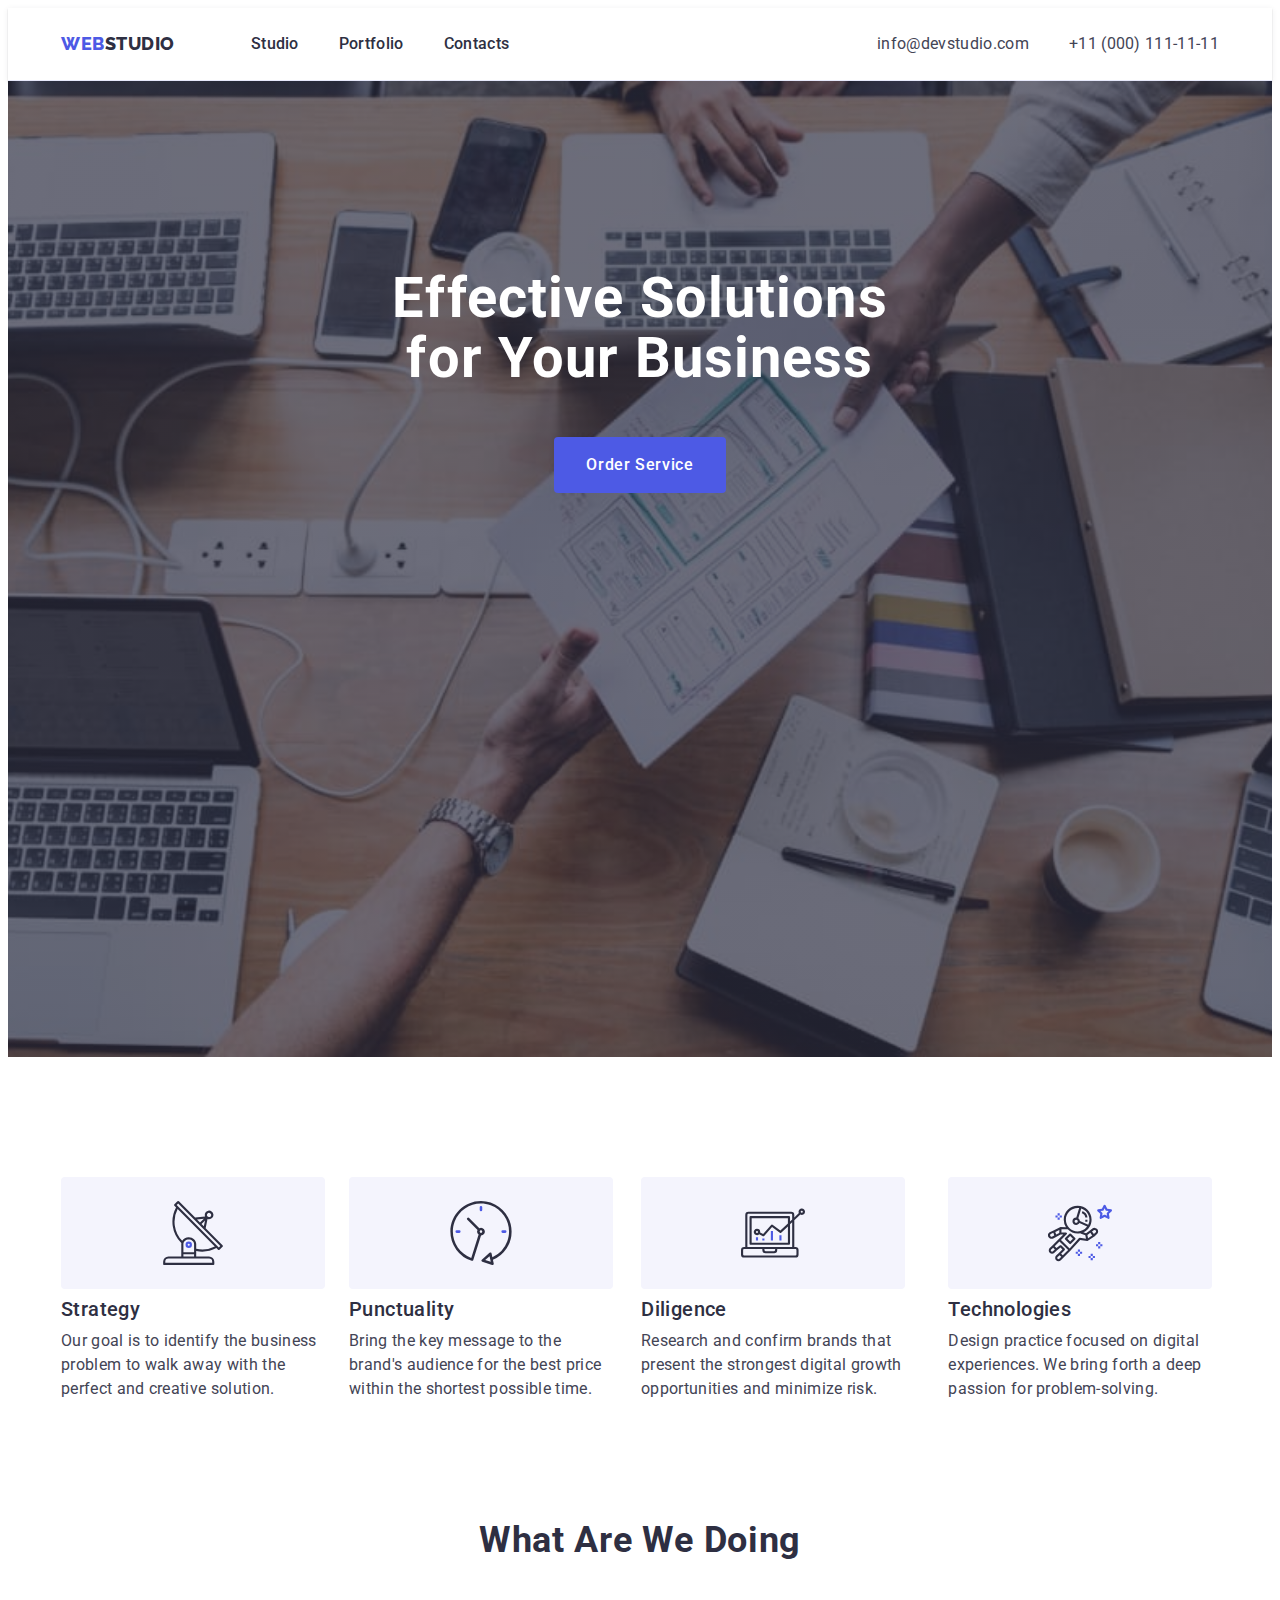
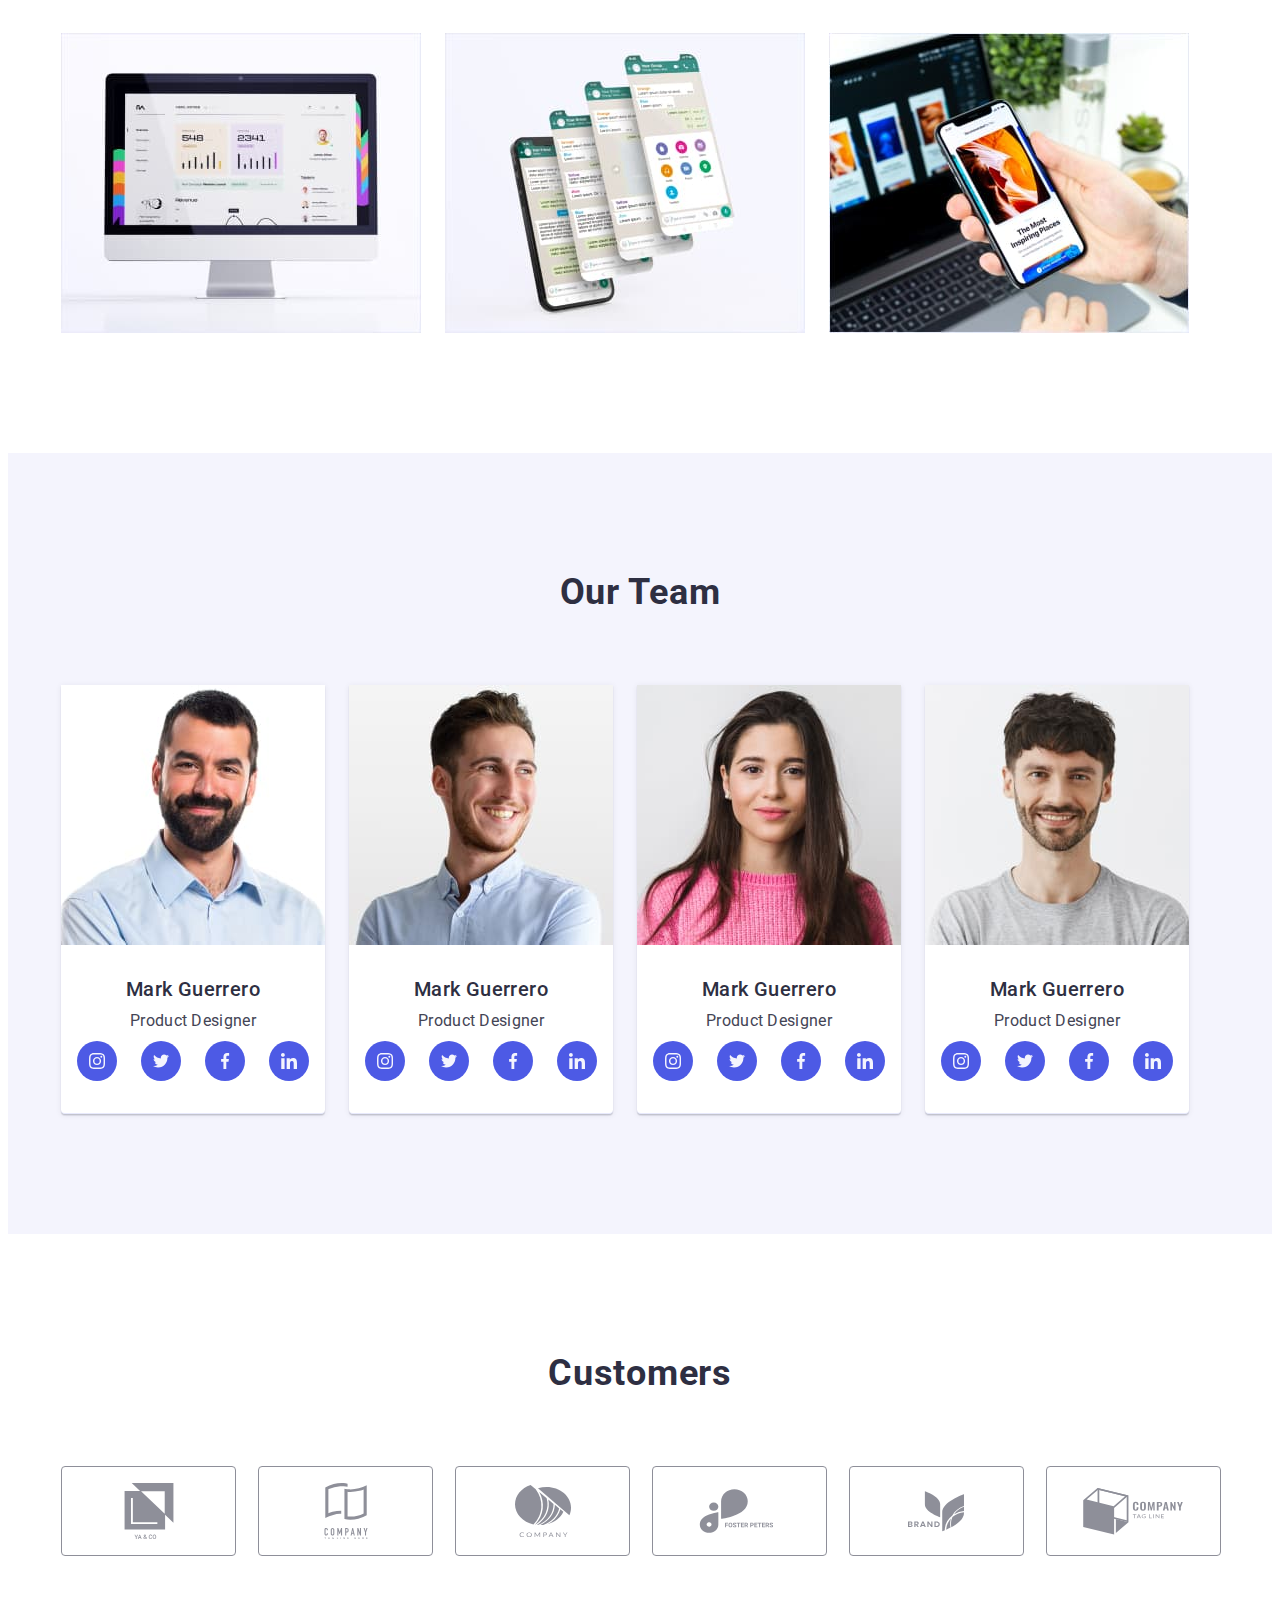
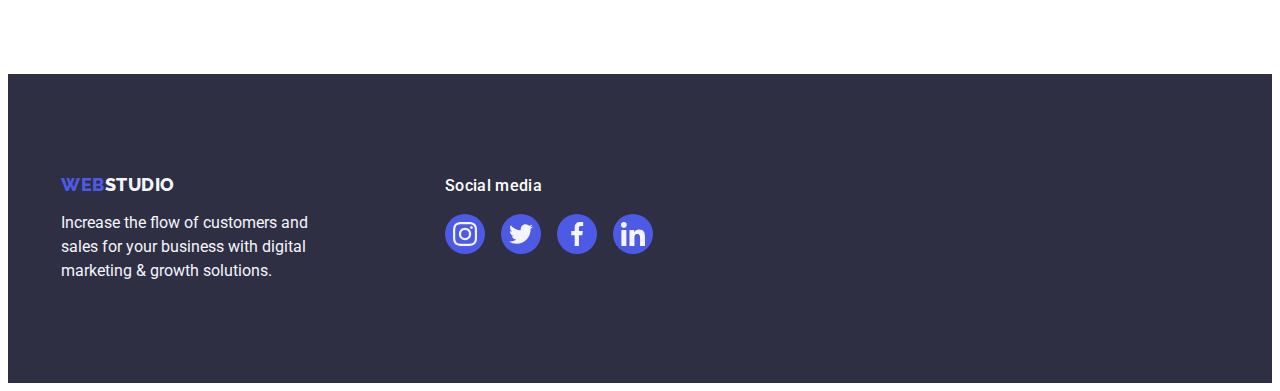
==== index.html @ 643ec66e "update htnm css" ====
<!DOCTYPE html>
<html lang="en">
  <head>
    <meta charset="UTF-8" />
    <meta http-equiv="X-UA-Compatible" content="IE=edge" />
    <meta name="viewport" content="width=device-width, initial-scale=1.0" />
    <title>Студія</title>
    <link
      rel="stylesheet"
      href="https://cdnjs.cloudflare.com/ajax/libs/modern-normalize/1.1.0/modern-normalize.min.css"
      integrity="sha512-wpPYUAdjBVSE4KJnH1VR1HeZfpl1ub8YT/NKx4PuQ5NmX2tKuGu6U/JRp5y+Y8XG2tV+wKQpNHVUX03MfMFn9Q=="
      crossorigin="anonymous"
      referrerpolicy="no-referrer"
    />
    <link rel="stylesheet" href="./css/styles.css" />
    <link rel="preconnect" href="https://fonts.googleapis.com" />
    <link rel="preconnect" href="https://fonts.gstatic.com" crossorigin />
    <link
      href="https://fonts.googleapis.com/css2?family=Raleway:wght@800&family=Roboto:wght@400;500;700;900&display=swap"
      rel="stylesheet"
    />
  </head>
  <body>
    <header class="page-header">
      <div class="container page-header-container">
        <nav class="header-nav">
          <a class="header-logo link" href="./index.html"
            >Web<span class="logo-word">Studio</span></a
          >
          <ul class="nav-menu list">
            <li class="nav-menu-item">
              <a class="text-nav link" href="./index.html">Studio</a>
            </li>
            <li class="nav-menu-item">
              <a class="text-nav link" href="./portfolio.html">Portfolio</a>
            </li>
            <li class="nav-menu-item">
              <a class="text-nav link" href="">Contacts</a>
            </li>
          </ul>
        </nav>
        <address class="header-contact">
          <ul class="contact-menu list">
            <li class="contact-menu-item">
              <a class="text-contact link" href="mailto:info@devstudio.com"
                >info@devstudio.com</a
              >
            </li>
            <li class="contact-menu-item">
              <a class="text-contact link" href="tel:+110001111111"
                >+11 (000) 111-11-11</a
              >
            </li>
          </ul>
        </address>
      </div>
    </header>
    <main class="main-list">
      <section class="hero">
        <div class="container">
          <h1 class="hero-title">Effective Solutions for Your Business</h1>
          <button class="hero-button" type="button">Order Service</button>
        </div>
      </section>
      <section class="features-section">
        <div class="features-container container">
          <h2 class="features" hidden>Features</h2>
          <ul class="features-list list">
            <li class="features-list-item">
              <div class="features-icon-box">
                <svg class="features-icon" width="64" height="64">
                  <use href="./images/icons.svg#icon-antenna"></use>
                </svg>
              </div>
              <h3 class="features-item">Strategy</h3>
              <p class="features-text">
                Our goal is to identify the business problem to walk away with
                the perfect and creative solution.
              </p>
            </li>
            <li class="features-list-item">
              <div class="features-icon-box">
                <svg class="features-icon" width="64" height="64">
                  <use href="./images/icons.svg#icon-clock"></use>
                </svg>
              </div>
              <h3 class="features-item">Punctuality</h3>
              <p class="features-text">
                Bring the key message to the brand's audience for the best price
                within the shortest possible time.
              </p>
            </li>
            <li class="features-list-item">
              <div class="features-icon-box">
                <svg class="features-icon" width="64" height="64">
                  <use href="./images/icons.svg#icon-diagram"></use>
                </svg>
              </div>
              <h3 class="features-item">Diligence</h3>
              <p class="features-text">
                Research and confirm brands that present the strongest digital
                growth opportunities and minimize risk.
              </p>
            </li>
            <li class="features-list-item">
              <div class="features-icon-box">
                <svg class="features-icon" width="64" height="64">
                  <use href="./images/icons.svg#icon-astronaut"></use>
                </svg>
              </div>
              <h3 class="features-item">Technologies</h3>
              <p class="features-text">
                Design practice focused on digital experiences. We bring forth a
                deep passion for problem-solving.
              </p>
            </li>
          </ul>
        </div>
      </section>
      <section class="section-work">
        <div class="container">
          <h2 class="work">What are we doing</h2>
          <ul class="work-list list">
            <li class="work-item">
              <img src="./images/img1.jpg" alt="monitor" width="360" />
            </li>
            <li class="work-item">
              <img src="./images/img2.jpg" alt="smartphone" width="360" />
            </li>
            <li class="work-item">
              <img src="./images/img3.jpg" alt="smartphone" width="360" />
            </li>
          </ul>
        </div>
      </section>
      <section class="team-content">
        <div class="container">
          <h2 class="team-work">Our Team</h2>
          <ul class="team-list list">
            <li class="team-item">
              <img src="./images/team1.jpg" alt="smiling man" width="264" />
              <div class="team-box">
                <h3 class="team-header-item">Mark Guerrero</h3>
                <p class="team-text">Product Designer</p>
                <ul class="team-social-list list">
                  <li class="team-social-item">
                    <a class="team-social-link link" href="">
                      <svg class="team-social-icon" width="16" height="16">
                        <use href="./images/icons.svg#icon-instagram"></use>
                      </svg>
                    </a>
                  </li>
                  <li class="team-social-item">
                    <a class="team-social-link link" href="">
                      <svg class="team-social-icon" width="16" height="16">
                        <use href="./images/icons.svg#icon-twitter"></use>
                      </svg>
                    </a>
                  </li>
                  <li class="team-social-item">
                    <a class="team-social-link link" href="">
                      <svg class="team-social-icon" width="16" height="16">
                        <use href="./images/icons.svg#icon-facebook"></use>
                      </svg>
                    </a>
                  </li>
                  <li class="team-social-item">
                    <a class="team-social-link link" href="">
                      <svg class="team-social-icon" width="16" height="16">
                        <use href="./images/icons.svg#icon-linkedin"></use>
                      </svg>
                    </a>
                  </li>
                </ul>
              </div>
            </li>
            <li class="team-item">
              <img src="./images/team2.jpg" alt="smiling man" width="264" />
              <div class="team-box">
                <h3 class="team-header-item">Mark Guerrero</h3>
                <p class="team-text">Product Designer</p>
                <ul class="team-social-list list">
                  <li class="team-social-item">
                    <a class="team-social-link link" href="">
                      <svg class="team-social-icon" width="16" height="16">
                        <use href="./images/icons.svg#icon-instagram"></use>
                      </svg>
                    </a>
                  </li>
                  <li class="team-social-item">
                    <a class="team-social-link link" href="">
                      <svg class="team-social-icon" width="16" height="16">
                        <use href="./images/icons.svg#icon-twitter"></use>
                      </svg>
                    </a>
                  </li>
                  <li class="team-social-item">
                    <a class="team-social-link link" href="">
                      <svg class="team-social-icon" width="16" height="16">
                        <use href="./images/icons.svg#icon-facebook"></use>
                      </svg>
                    </a>
                  </li>
                  <li class="team-social-item">
                    <a class="team-social-link link" href="">
                      <svg class="team-social-icon" width="16" height="16">
                        <use href="./images/icons.svg#icon-linkedin"></use>
                      </svg>
                    </a>
                  </li>
                </ul>
              </div>
            </li>
            <li class="team-item">
              <img src="./images/team3.jpg" alt="smiling woman" width="264" />
              <div class="team-box">
                <h3 class="team-header-item">Mark Guerrero</h3>
                <p class="team-text">Product Designer</p>
                <ul class="team-social-list list">
                  <li class="team-social-item">
                    <a class="team-social-link link" href="">
                      <svg class="team-social-icon" width="16" height="16">
                        <use href="./images/icons.svg#icon-instagram"></use>
                      </svg>
                    </a>
                  </li>
                  <li class="team-social-item">
                    <a class="team-social-link link" href="">
                      <svg class="team-social-icon" width="16" height="16">
                        <use href="./images/icons.svg#icon-twitter"></use>
                      </svg>
                    </a>
                  </li>
                  <li class="team-social-item">
                    <a class="team-social-link link" href="">
                      <svg class="team-social-icon" width="16" height="16">
                        <use href="./images/icons.svg#icon-facebook"></use>
                      </svg>
                    </a>
                  </li>
                  <li class="team-social-item">
                    <a class="team-social-link link" href="">
                      <svg class="team-social-icon" width="16" height="16">
                        <use href="./images/icons.svg#icon-linkedin"></use>
                      </svg>
                    </a>
                  </li>
                </ul>
              </div>
            </li>
            <li class="team-item">
              <img src="./images/team4.jpg" alt="smiling man" width="264" />
              <div class="team-box">
                <h3 class="team-header-item">Mark Guerrero</h3>
                <p class="team-text">Product Designer</p>
                <ul class="team-social-list list">
                  <li class="team-social-item">
                    <a class="team-social-link link" href="">
                      <svg class="team-social-icon" width="16" height="16">
                        <use href="./images/icons.svg#icon-instagram"></use>
                      </svg>
                    </a>
                  </li>
                  <li class="team-social-item">
                    <a class="team-social-link link" href="">
                      <svg class="team-social-icon" width="16" height="16">
                        <use href="./images/icons.svg#icon-twitter"></use>
                      </svg>
                    </a>
                  </li>
                  <li class="team-social-item">
                    <a class="team-social-link link" href="">
                      <svg class="team-social-icon" width="16" height="16">
                        <use href="./images/icons.svg#icon-facebook"></use>
                      </svg>
                    </a>
                  </li>
                  <li class="team-social-item">
                    <a class="team-social-link link" href="">
                      <svg class="team-social-icon" width="16" height="16">
                        <use href="./images/icons.svg#icon-linkedin"></use>
                      </svg>
                    </a>
                  </li>
                </ul>
              </div>
            </li>
          </ul>
        </div>
      </section>
      <section class="section-customers">
        <div class="container">
          <h2 class="customers">Customers</h2>
        <ul class="customers-list list">
          <li class="customers-item">
            <a class="customers-link link" href="">
              <svg class="customers-icon" width="104" height="56">
                <use href="./images/icons.svg#icon-company1"></use>
              </svg>
            </a>
          </li>
          <li class="customers-item">
            <a class="customers-link link" href="">
              <svg class="customers-icon" width="104" height="56">
                <use href="./images/icons.svg#icon-company2"></use>
              </svg>
            </a>
          </li>
          <li class="customers-item">
            <a class="customers-link link" href="">
              <svg class="customers-icon" width="104" height="56">
                <use href="./images/icons.svg#icon-company3"></use>
              </svg>
            </a>
          </li>
          <li class="customers-item">
            <a class="customers-link link" href="">
              <svg class="customers-icon" width="104" height="56">
                <use href="./images/icons.svg#icon-company4"></use>
              </svg>
            </a>
          </li>
          <li class="customers-item">
            <a class="customers-link link" href="">
              <svg class="customers-icon" width="104" height="56">
                <use href="./images/icons.svg#icon-company5"></use>
              </svg>
            </a>
          </li>
          <li class="customers-item">
            <a class="customers-link link" href="">
              <svg class="customers-icon" width="104" height="56">
                <use href="./images/icons.svg#icon-company6"></use>
              </svg>
            </a>
          </li>
        </ul>
        </div>
        
      </section>
    </main>
    <footer class="footer-content">
      <div class="footer-container container">
        <div class="footer-container-logo">
          <a class="footer-logo link" href="./index.html"
            >Web<span class="footer-logo-word">Studio</span></a
          >
          <p class="footer-text">
            Increase the flow of customers and sales for your business with
            digital marketing & growth solutions.
          </p>
        </div>
        <div class="footer-container-social">
          <p class="footer-social">Social media</p>
          <ul class="footer-social-list list">
            <li class="footer-social-item">
              <a class="footer-social-link link" href="">
                <svg class="footer-social-icon" width="24" height="24">
                  <use href="./images/icons.svg#icon-instagram"></use>
                </svg>
              </a>
            </li>
            <li class="footer-social-item">
              <a class="footer-social-link link" href="">
                <svg class="footer-social-icon" width="24" height="24">
                  <use href="./images/icons.svg#icon-twitter"></use>
                </svg>
              </a>
            </li>
            <li class="footer-social-item">
              <a class="footer-social-link link" href="">
                <svg class="footer-social-icon" width="24" height="24">
                  <use href="./images/icons.svg#icon-facebook"></use>
                </svg>
              </a>
            </li>
            <li class="footer-social-item">
              <a class="footer-social-link link" href="">
                <svg class="footer-social-icon" width="24" height="24">
                  <use href="./images/icons.svg#icon-linkedin"></use>
                </svg>
              </a>
            </li>
          </ul>
        </div>
      </div>
    </footer>
  </body>
</html>
---- css/styles.css ----
:root {
  --color-brand: #4d5ae5;
  --color-activ: #404bbf;
  --color-border: #e7e9fc;

  --main-color: #434455;
  --secondary-color: #2e2f42;
  --main-background-color: #ffffff;
  --secondary-background-color: #f4f4fd;
}

h1,
h2,
h3,
h4,
h5,
h6,
p {
  margin-top: 0;
  margin-bottom: 0;
}

ul {
  margin-top: 0;
  margin-bottom: 0;
  padding-left: 0;
}
img {
  display: block;
}

body {
  background-color: var(--main-background-color);
  color: var(--main-color);
  font-family: 'Roboto', sans-serif;
}

.link {
  text-decoration: none;
}

.list {
  list-style: none;
  text-decoration: none;
}

.container {
  width: 1158px;
  margin-left: auto;
  margin-right: auto;
  padding-left: 15px;
  padding-right: 15px;
}

/*------ header -----------*/

.page-header-container {
  display: flex;
  justify-content: space-between;
  align-items: center;
}

.header-nav {
  display: flex;
  align-items: center;
}

.nav-menu {
  display: flex;
}

.nav-menu-item {
  padding-top: 24px;
  padding-bottom: 24px;
}

.nav-menu-item:not(:last-child) {
  margin-right: 40px;
}

.header-logo {
  color: var(--color-brand);
  text-transform: uppercase;
  font-family: 'Raleway', sans-serif;
  font-weight: 800;
  font-size: 18px;
  line-height: 1.17;
  letter-spacing: 0.03em;
  margin-right: 76px;
}

.logo-word {
  color: var(--secondary-color);
}

.text-nav {
  color: var(--secondary-color);
  font-weight: 500;
  font-size: 16px;
  line-height: 1.5;
  letter-spacing: 0.02em;
  padding: 24px 0;
}

.text-nav:hover,
.text-nav:focus {
  color: var(--color-activ);
}

.header-contact {
  font-style: normal;
}
.contact-menu {
  display: flex;
}
.contact-menu-item:not(:last-child) {
  margin-right: 40px;
}

.text-contact {
  color: var(--main-color);
  text-decoration: none;
  font-style: normal;
  font-size: 16px;
  line-height: 1.5;
  letter-spacing: 0.02em;
}

.text-contact:hover,
.text-contact:focus {
  color: var(--color-activ);
}

.page-header {
  border-bottom: 1px solid var(--color-border);
  box-shadow: 0px 2px 1px rgba(46, 47, 66, 0.08),
    0px 1px 1px rgba(46, 47, 66, 0.16), 0px 1px 6px rgba(46, 47, 66, 0.08);
}

/*------ main studio ----------*/

/*------Section 1 hero -----------*/

.hero {
  max-width: 1440px;
  height: 600px;
  background-color: var(--secondary-color);
  margin-left: auto;
  margin-right: auto;
  background-size: cover;
  background-position: center;
  background-repeat: no-repeat;
  background-image: linear-gradient(
      rgba(46, 47, 66, 0.7),
      rgba(46, 47, 66, 0.7)
    ),
    url('../images/people-office.jpg');
  text-align: center;
  padding-top: 188px;
  padding-bottom: 188px;
}

.hero-title {
  color: var(--main-background-color);
  font-weight: 700;
  font-size: 56px;
  line-height: 1.07;
  letter-spacing: 0.02em;
  max-width: 496px;
  margin-left: auto;
  margin-right: auto;
}

.hero-button {
  display: block;
  color: var(--main-background-color);
  background-color: var(--color-brand);
  font-family: 'Roboto', sans-serif;
  font-weight: 500;
  font-size: 16px;
  line-height: 1.5;
  letter-spacing: 0.04em;
  border: none;
  border-radius: 4px;
  cursor: pointer;
  min-width: 169px;
  margin-top: 48px;
  margin-left: auto;
  margin-right: auto;
  padding: 16px 32px;
}

.hero-button:hover,
.hero-button:focus {
  background-color: var(--color-activ);
  box-shadow: 0px 4px 4px rgba(0, 0, 0, 0.15);
}

/*------Section 2 features -----------*/

.features-section {
  padding-top: 120px;
  padding-bottom: 120px;
}

.features-list {
  display: flex;
  gap: 24px;
}

.features-list-item {
  width: calc((100%-72px) / 4);
}

.features-item {
  color: var(--secondary-color);
  font-weight: 500;
  font-size: 20px;
  line-height: 1.2;
  letter-spacing: 0.02em;
  margin-bottom: 8px;
}

.features-text {
  color: var(--main-color);
  font-size: 16px;
  line-height: 1.5;
  letter-spacing: 0.02em;
}

.features-icon-box {
  display: flex;
  justify-content: center;
  align-items: center;
  width: 264px;
  height: 112px;
  background-color: var(--secondary-background-color);
  margin-bottom: 8px;
  border-radius: 4px;
}

/*------Section 3 What are we doing -----------*/

.section-work {
  padding-bottom: 120px;
}

.work-list {
  display: flex;
  gap: 24px;
}

.work-item {
  width: calc((100%-48px) / 3);
}

.work {
  color: var(--secondary-color);
  text-align: center;
  font-weight: 700;
  font-size: 36px;
  line-height: 1.11;
  letter-spacing: 0.02em;
  text-transform: capitalize;
  margin-bottom: 72px;
}

/*------Section 4 team -----------*/

.team-content {
  background-color: var(--secondary-background-color);
  padding-top: 120px;
  padding-bottom: 120px;
}

.team-work {
  color: var(--secondary-color);
  text-align: center;
  font-weight: 700;
  font-size: 36px;
  line-height: 1.11;
  letter-spacing: 0.02em;
  text-transform: capitalize;
  margin-bottom: 72px;
}

.team-list {
  display: flex;
}

.team-item {
  background-color: var(--main-background-color);
  border-bottom: 1px solid var(--color-border);
  border-radius: 0px 0px 4px 4px;
  box-shadow: 0px 1px 6px rgba(46, 47, 66, 0.08),
    0px 1px 1px rgba(46, 47, 66, 0.16), 0px 2px 1px rgba(46, 47, 66, 0.08);
}

.team-item:not(:last-child) {
  margin-right: 24px;
}

.team-box {
  padding: 32px 0;
}

.team-header-item {
  color: var(--secondary-color);
  font-weight: 500;
  font-size: 20px;
  line-height: 1.2;
  letter-spacing: 0.02em;
  margin-bottom: 8px;
  text-align: center;
}

.team-text {
  color: var(--main-color);
  font-size: 16px;
  line-height: 1.5;
  letter-spacing: 0.02em;
  text-align: center;
  margin-bottom: 8px;
}

.team-social-icon {
  fill: var(--secondary-background-color);
}

.team-social-link {
  width: 100%;
  height: 100%;
  background-color: var(--color-brand);
  border-radius: 50%;
  display: flex;
  justify-content: center;
  align-items: center;
}

.team-social-link:hover,
.team-social-link:focus {
  background-color: var(--color-activ);
}

.team-social-item {
  width: 40px;
  height: 40px;
}

.team-social-list {
  display: flex;
  justify-content: center;
  gap: 24px;
}

/*------ customers -----------*/

.section-customers {
  padding-top: 120px;
  padding-bottom: 120px;
}

.customers {
  color: var(--secondary-color);
  text-align: center;
  font-weight: 700;
  font-size: 36px;
  line-height: 1.11;
  letter-spacing: 0.02em;
  margin-bottom: 72px;
}

.customers-list {
  display: flex;
  justify-content: center;
  gap: 24px;
}

.customers-item {
  width: calc((100% - 120px) / 6);
  height: 88px;
}

.customers-link {
  display: flex;
  justify-content: center;
  align-items: center;
  color: #8e8f99;
  width: 100%;
  height: 100%;
  border: 1px solid #8e8f99;
  border-radius: 4px;
}

.customers-link:hover,
.customers-link:focus {
  border-color: var(--color-activ);
  color: var(--color-activ);
}

.customers-icon {
  fill: currentColor;
}

/*------portfolio -----------*/

.section-portfolio {
  padding-top: 96px;
  padding-bottom: 120px;
}

.portfolio-filter {
  display: flex;
  justify-content: center;
  gap: 24px;
  margin-bottom: 72px;
}

.filter-button {
  font-family: 'Roboto', sans-serif;
  font-weight: 500;
  font-size: 16px;
  line-height: 1.5;
  letter-spacing: 0.04em;
  color: var(--color-brand);
  background-color: var(--secondary-background-color);
  border: 1px solid var(--color-border);
  border-radius: 4px;
  padding: 12px 24px;
}

.filter-button:hover,
.filter-button:focus {
  color: var(--main-background-color);
  background-color: var(--color-activ);
  box-shadow: 0px 3px 1px rgba(0, 0, 0, 0.1), 0px 2px 1px rgba(0, 0, 0, 0.08),
    0px 2px 2px rgba(0, 0, 0, 0.12);
  border: 1px solid transparent;
  cursor: pointer;
}

.card-list {
  display: flex;
  flex-wrap: wrap;
  column-gap: 24px;
  row-gap: 48px;
}

.portfolio-card {
  display: block;
  font-weight: 500;
  font-size: 20px;
  line-height: 1.2;
}

.portfolio-card:hover,
.portfolio-card:focus {
  box-shadow: 0px 1px 6px rgba(46, 47, 66, 0.08),
    0px 1px 1px rgba(46, 47, 66, 0.16), 0px 2px 1px rgba(46, 47, 66, 0.08);
}

/* .portfolio-box {
  /* width: calc((100%-48px) / 3); */

.portfolio-card-item {
  padding: 32px 16px;
  border: 1px solid var(--color-border);
  border-top: none;
}

.portfolio-header {
  color: var(--secondary-color);
  font-weight: 500;
  font-size: 20px;
  line-height: 1.2;
  letter-spacing: 0.02em;
  margin-bottom: 8px;
}

.portfolio-card-text {
  color: var(--main-color);
  font-size: 16px;
  line-height: 1.5;
  letter-spacing: 0.02em;
}

/* ------------------------------------------------------------------------------------ */

/*------ footer -----------*/

.footer-content {
  background-color: var(--secondary-color);
  padding-top: 100px;
  padding-bottom: 100px;
}

.footer-container {
  display: flex;
  align-items: baseline;
}

.footer-logo {
  color: var(--color-brand);
  text-transform: uppercase;
  font-family: 'Raleway', sans-serif;
  font-weight: 800;
  font-size: 18px;
  line-height: 1.17;
  letter-spacing: 0.03em;
}

.footer-logo {
  display: inline-block;
  margin-bottom: 16px;
}

.footer-logo-word {
  color: var(--secondary-background-color);
}

.footer-text {
  color: var(--secondary-background-color);
  font-weight: 400;
  font-size: 16px;
  line-height: 1.5;
  width: 264px;
}

.footer-social-item {
  width: 40px;
  height: 40px;
}
.footer-social-link {
  display: flex;
  width: 100%;
  height: 100%;
  background-color: var(--color-brand);
  border-radius: 50%;
  justify-content: center;
  align-items: center;
}

.footer-social-link:hover,
.footer-social-link:focus {
  background: #31d0aa;
}

.footer-social-icon {
  fill: var(--secondary-background-color);
}

.footer-social-list {
  display: flex;
  justify-content: center;
  gap: 16px;
}

.footer-social {
  font-weight: 500;
  font-size: 16px;
  line-height: 1.5;
  letter-spacing: 0.02em;
  color: var(--main-background-color);
  margin-bottom: 16px;
}

.footer-container-logo {
  margin-right: 120px;
}
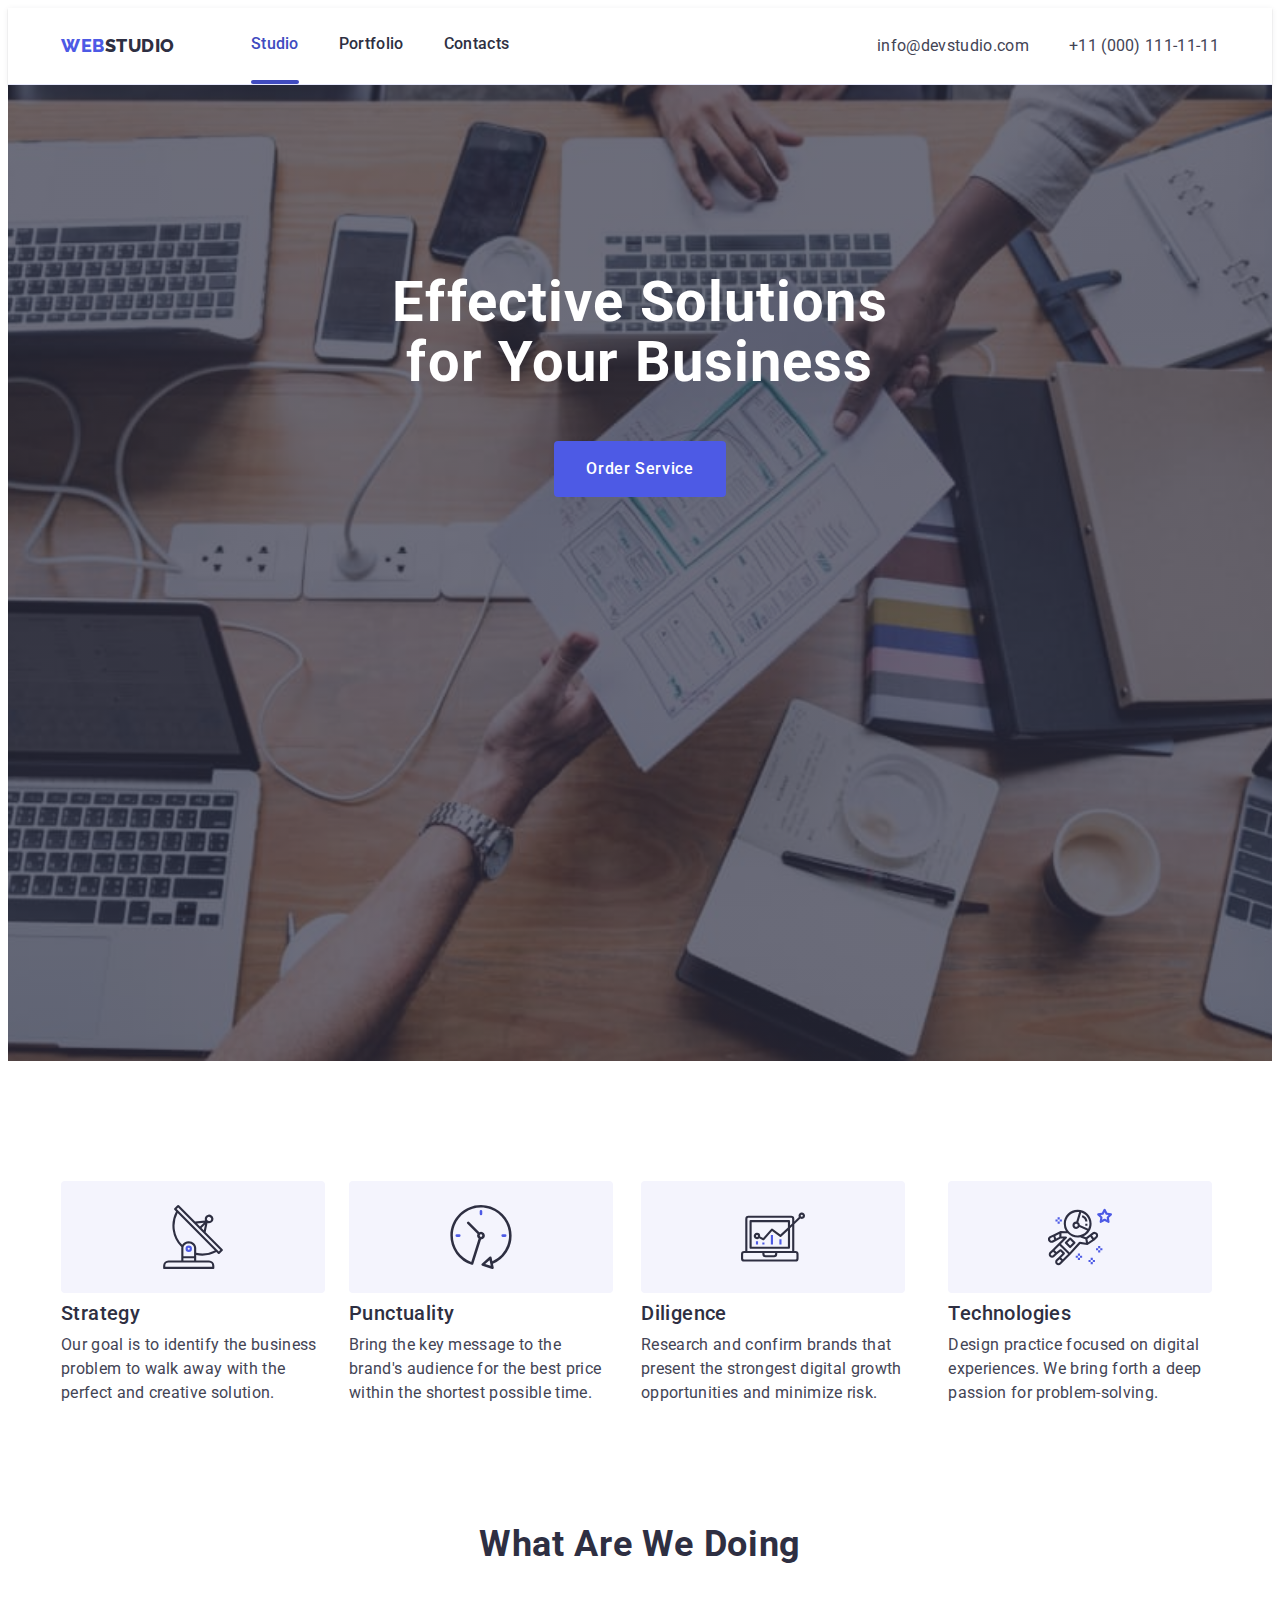
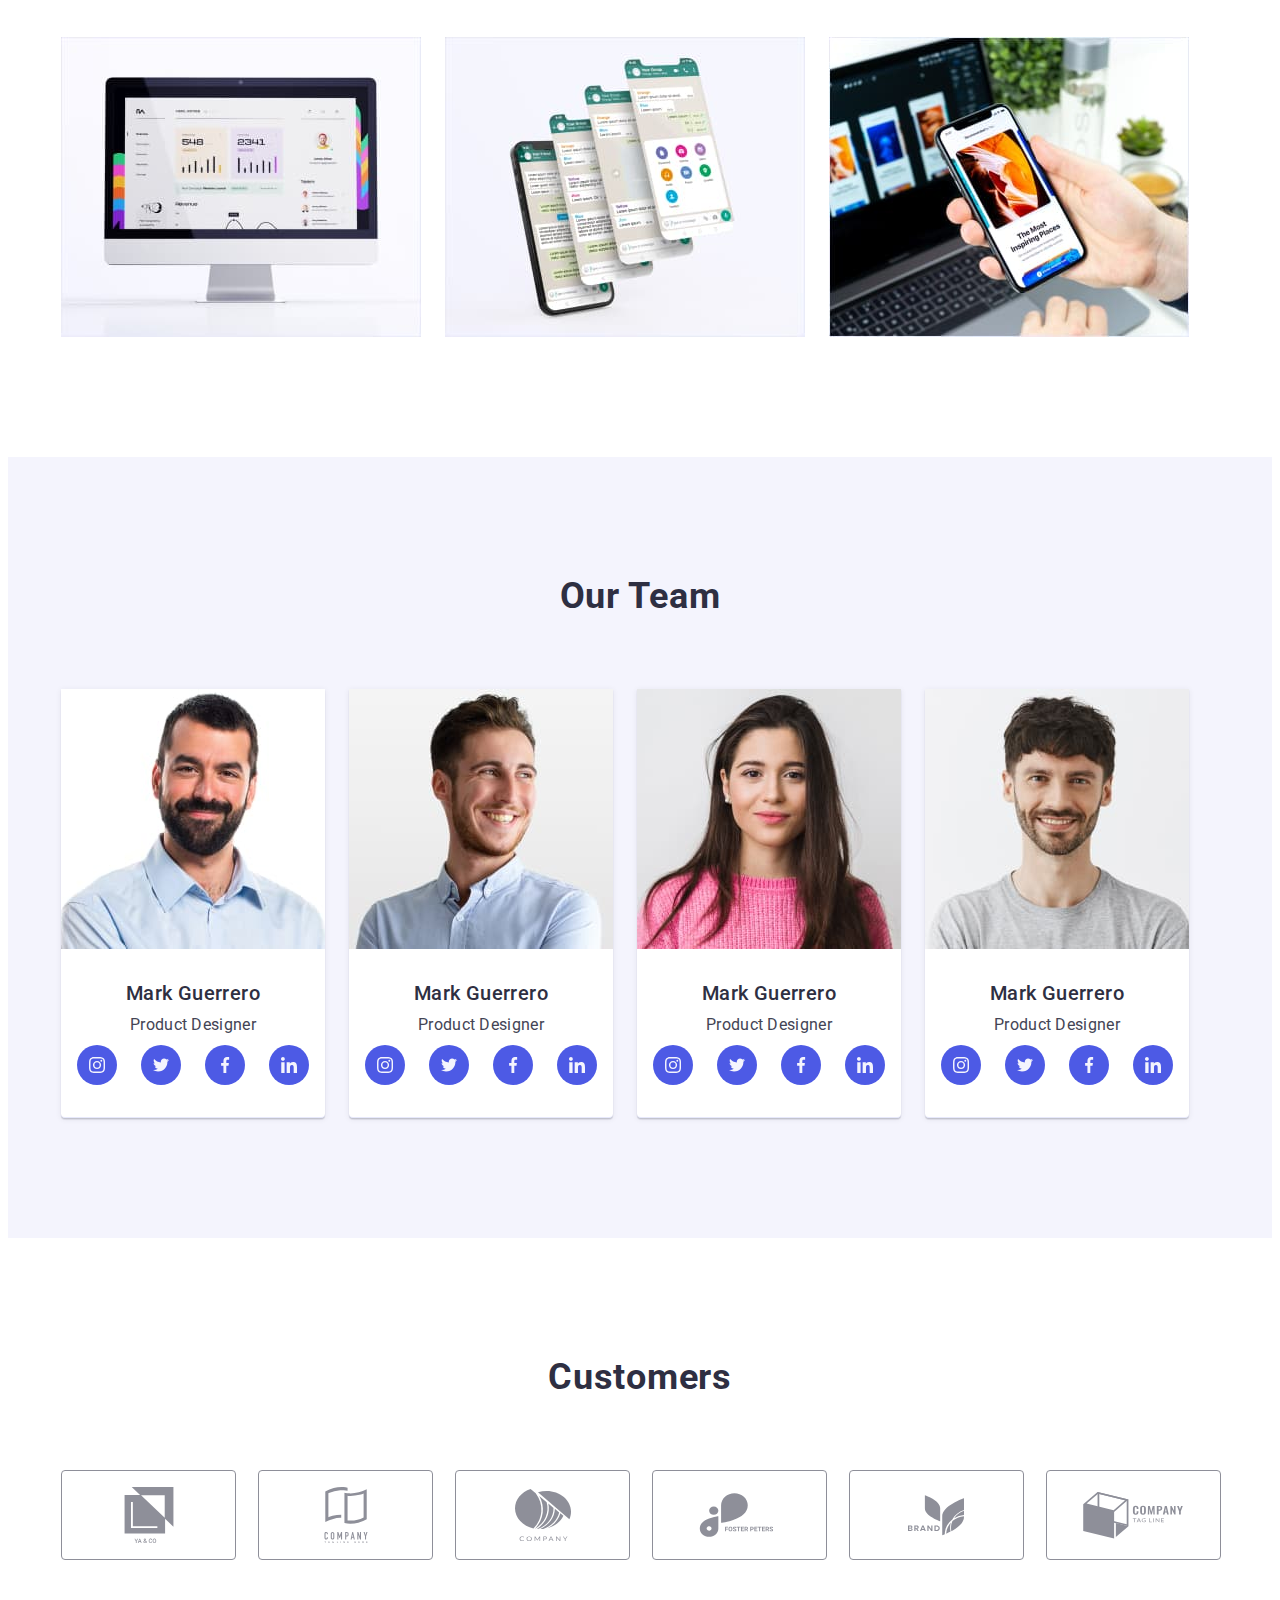
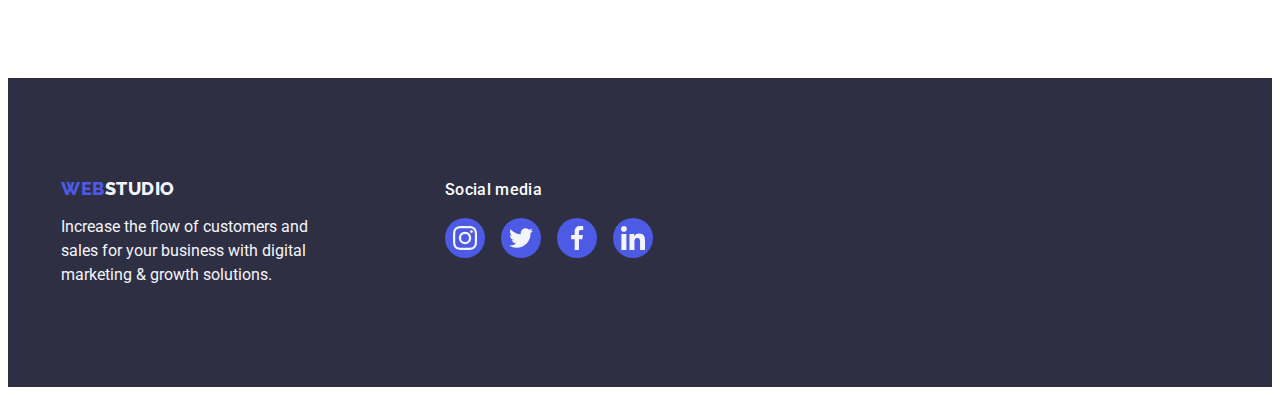
==== commit a6eefddc: "update css" ====
--- a/index.html
+++ b/index.html
@@ -29,7 +29,7 @@
           >
           <ul class="nav-menu list">
             <li class="nav-menu-item">
-              <a class="text-nav link" href="./index.html">Studio</a>
+              <a class="text-nav-activ link" href="./index.html">Studio</a>
             </li>
             <li class="nav-menu-item">
               <a class="text-nav link" href="./portfolio.html">Portfolio</a>
@@ -59,7 +59,19 @@
       <section class="hero">
         <div class="container">
           <h1 class="hero-title">Effective Solutions for Your Business</h1>
-          <button class="hero-button" type="button">Order Service</button>
+          <button class="hero-button" type="button" data-modal-open>
+            Order Service
+          </button>
+        </div>
+
+        <div class="backdrop is-hidden" data-modal>
+          <div class="modal">
+            <button class="close" data-modal-close type="button">
+              <svg class="close-icon" width="8" height="8">
+                <use href="./images/icons.svg#icon-close"></use>
+              </svg>
+            </button>
+          </div>
         </div>
       </section>
       <section class="features-section">
@@ -291,52 +303,51 @@
       <section class="section-customers">
         <div class="container">
           <h2 class="customers">Customers</h2>
-        <ul class="customers-list list">
-          <li class="customers-item">
-            <a class="customers-link link" href="">
-              <svg class="customers-icon" width="104" height="56">
-                <use href="./images/icons.svg#icon-company1"></use>
-              </svg>
-            </a>
-          </li>
-          <li class="customers-item">
-            <a class="customers-link link" href="">
-              <svg class="customers-icon" width="104" height="56">
-                <use href="./images/icons.svg#icon-company2"></use>
-              </svg>
-            </a>
-          </li>
-          <li class="customers-item">
-            <a class="customers-link link" href="">
-              <svg class="customers-icon" width="104" height="56">
-                <use href="./images/icons.svg#icon-company3"></use>
-              </svg>
-            </a>
-          </li>
-          <li class="customers-item">
-            <a class="customers-link link" href="">
-              <svg class="customers-icon" width="104" height="56">
-                <use href="./images/icons.svg#icon-company4"></use>
-              </svg>
-            </a>
-          </li>
-          <li class="customers-item">
-            <a class="customers-link link" href="">
-              <svg class="customers-icon" width="104" height="56">
-                <use href="./images/icons.svg#icon-company5"></use>
-              </svg>
-            </a>
-          </li>
-          <li class="customers-item">
-            <a class="customers-link link" href="">
-              <svg class="customers-icon" width="104" height="56">
-                <use href="./images/icons.svg#icon-company6"></use>
-              </svg>
-            </a>
-          </li>
-        </ul>
-        </div>
-        
+          <ul class="customers-list list">
+            <li class="customers-item">
+              <a class="customers-link link" href="">
+                <svg class="customers-icon" width="104" height="56">
+                  <use href="./images/icons.svg#icon-company1"></use>
+                </svg>
+              </a>
+            </li>
+            <li class="customers-item">
+              <a class="customers-link link" href="">
+                <svg class="customers-icon" width="104" height="56">
+                  <use href="./images/icons.svg#icon-company2"></use>
+                </svg>
+              </a>
+            </li>
+            <li class="customers-item">
+              <a class="customers-link link" href="">
+                <svg class="customers-icon" width="104" height="56">
+                  <use href="./images/icons.svg#icon-company3"></use>
+                </svg>
+              </a>
+            </li>
+            <li class="customers-item">
+              <a class="customers-link link" href="">
+                <svg class="customers-icon" width="104" height="56">
+                  <use href="./images/icons.svg#icon-company4"></use>
+                </svg>
+              </a>
+            </li>
+            <li class="customers-item">
+              <a class="customers-link link" href="">
+                <svg class="customers-icon" width="104" height="56">
+                  <use href="./images/icons.svg#icon-company5"></use>
+                </svg>
+              </a>
+            </li>
+            <li class="customers-item">
+              <a class="customers-link link" href="">
+                <svg class="customers-icon" width="104" height="56">
+                  <use href="./images/icons.svg#icon-company6"></use>
+                </svg>
+              </a>
+            </li>
+          </ul>
+        </div>
       </section>
     </main>
     <footer class="footer-content">
@@ -385,5 +396,7 @@
         </div>
       </div>
     </footer>
+
+    <script src="./js/modal.js"></script>
   </body>
 </html>
--- a/css/styles.css
+++ b/css/styles.css
@@ -7,6 +7,7 @@
   --secondary-color: #2e2f42;
   --main-background-color: #ffffff;
   --secondary-background-color: #f4f4fd;
+  --cubic: cubic-bezier(0.4, 0, 0.2, 1);
 }
 
 h1,
@@ -71,7 +72,6 @@
 
 .nav-menu-item {
   padding-top: 24px;
-  padding-bottom: 24px;
 }
 
 .nav-menu-item:not(:last-child) {
@@ -100,11 +100,32 @@
   line-height: 1.5;
   letter-spacing: 0.02em;
   padding: 24px 0;
+
+  transition: color 250ms var(--cubic);
 }
 
 .text-nav:hover,
 .text-nav:focus {
   color: var(--color-activ);
+}
+
+.text-nav-activ {
+  color: var(--color-activ);
+  font-weight: 500;
+  font-size: 16px;
+  line-height: 1.5;
+  letter-spacing: 0.02em;
+  padding: 24px 0;
+}
+
+.text-nav-activ::after {
+  display: flex;
+  content: '';
+  width: 100%;
+  height: 4px;
+  background-color: var(--color-activ);
+  border-radius: 2px;
+  margin-top: 24px;
 }
 
 .header-contact {
@@ -124,6 +145,8 @@
   font-size: 16px;
   line-height: 1.5;
   letter-spacing: 0.02em;
+
+  transition: color 250ms var(--cubic);
 }
 
 .text-contact:hover,
@@ -188,12 +211,58 @@
   margin-left: auto;
   margin-right: auto;
   padding: 16px 32px;
+
+  transition: background-color 250ms var(--cubic), box-shadow 250ms var(--cubic);
 }
 
 .hero-button:hover,
 .hero-button:focus {
   background-color: var(--color-activ);
   box-shadow: 0px 4px 4px rgba(0, 0, 0, 0.15);
+}
+
+/* -----------modal----------------- */
+
+.backdrop {
+  position: fixed;
+  top: 0;
+  left: 0;
+  width: 100%;
+  height: 100%;
+  background: rgba(46, 47, 66, 0.4);
+}
+
+.backdrop.is-hidden {
+  opacity: 0;
+  pointer-events: none;
+}
+
+.modal {
+  position: absolute;
+  width: 408px;
+  height: 584px;
+  left: 50%;
+  top: 50%;
+  transform: translate(-50%, -50%);
+
+  background: #fcfcfc;
+  box-shadow: 0px 1px 1px rgba(0, 0, 0, 0.14), 0px 1px 3px rgba(0, 0, 0, 0.12),
+    0px 2px 1px rgba(0, 0, 0, 0.2);
+  border-radius: 4px;
+}
+
+.close {
+  position: absolute;
+  top: 24px;
+  right: 24px;
+  border-radius: 50%;
+  background: var(--color-border);
+  border: 1px solid rgba(0, 0, 0, 0.1);
+  cursor: pointer;
+}
+
+.close-icon {
+  fill: var(--secondary-color);
 }
 
 /*------Section 2 features -----------*/
@@ -335,6 +404,8 @@
   display: flex;
   justify-content: center;
   align-items: center;
+
+  transition: background-color 250ms var(--cubic);
 }
 
 .team-social-link:hover,
@@ -390,6 +461,8 @@
   height: 100%;
   border: 1px solid #8e8f99;
   border-radius: 4px;
+
+  transition: border-color 250ms var(--cubic), color 250ms var(--cubic);
 }
 
 .customers-link:hover,
@@ -427,6 +500,10 @@
   border: 1px solid var(--color-border);
   border-radius: 4px;
   padding: 12px 24px;
+  cursor: pointer;
+
+  transition: color 250ms var(--cubic), background-color 250ms var(--cubic),
+    box-shadow 250ms var(--cubic), border 250ms var(--cubic);
 }
 
 .filter-button:hover,
@@ -436,7 +513,6 @@
   box-shadow: 0px 3px 1px rgba(0, 0, 0, 0.1), 0px 2px 1px rgba(0, 0, 0, 0.08),
     0px 2px 2px rgba(0, 0, 0, 0.12);
   border: 1px solid transparent;
-  cursor: pointer;
 }
 
 .card-list {
@@ -451,6 +527,8 @@
   font-weight: 500;
   font-size: 20px;
   line-height: 1.2;
+
+  transition: box-shadow 250ms var(--cubic);
 }
 
 .portfolio-card:hover,
@@ -459,9 +537,6 @@
     0px 1px 1px rgba(46, 47, 66, 0.16), 0px 2px 1px rgba(46, 47, 66, 0.08);
 }
 
-/* .portfolio-box {
-  /* width: calc((100%-48px) / 3); */
-
 .portfolio-card-item {
   padding: 32px 16px;
   border: 1px solid var(--color-border);
@@ -482,6 +557,41 @@
   font-size: 16px;
   line-height: 1.5;
   letter-spacing: 0.02em;
+}
+
+.box {
+  position: relative;
+  width: 360px;
+  overflow: hidden;
+}
+
+.overlay {
+  position: absolute;
+  width: 100%;
+  height: 100%;
+  top: 0;
+  left: 0;
+
+  background-color: var(--color-brand);
+  transform: translatey(100%);
+
+  transition: transform 250ms var(--cubic);
+}
+
+.portfolio-card:hover .overlay {
+  transform: translatey(0);
+}
+
+.overlay-text {
+  font-weight: 400;
+  font-size: 16px;
+  line-height: 1.5;
+
+  letter-spacing: 0.02em;
+
+  color: var(--secondary-background-color);
+
+  padding: 40px 32px 0 32px;
 }
 
 /* ------------------------------------------------------------------------------------ */
@@ -538,11 +648,13 @@
   border-radius: 50%;
   justify-content: center;
   align-items: center;
+
+  transition: background-color 250ms var(--cubic);
 }
 
 .footer-social-link:hover,
 .footer-social-link:focus {
-  background: #31d0aa;
+  background-color: #31d0aa;
 }
 
 .footer-social-icon {
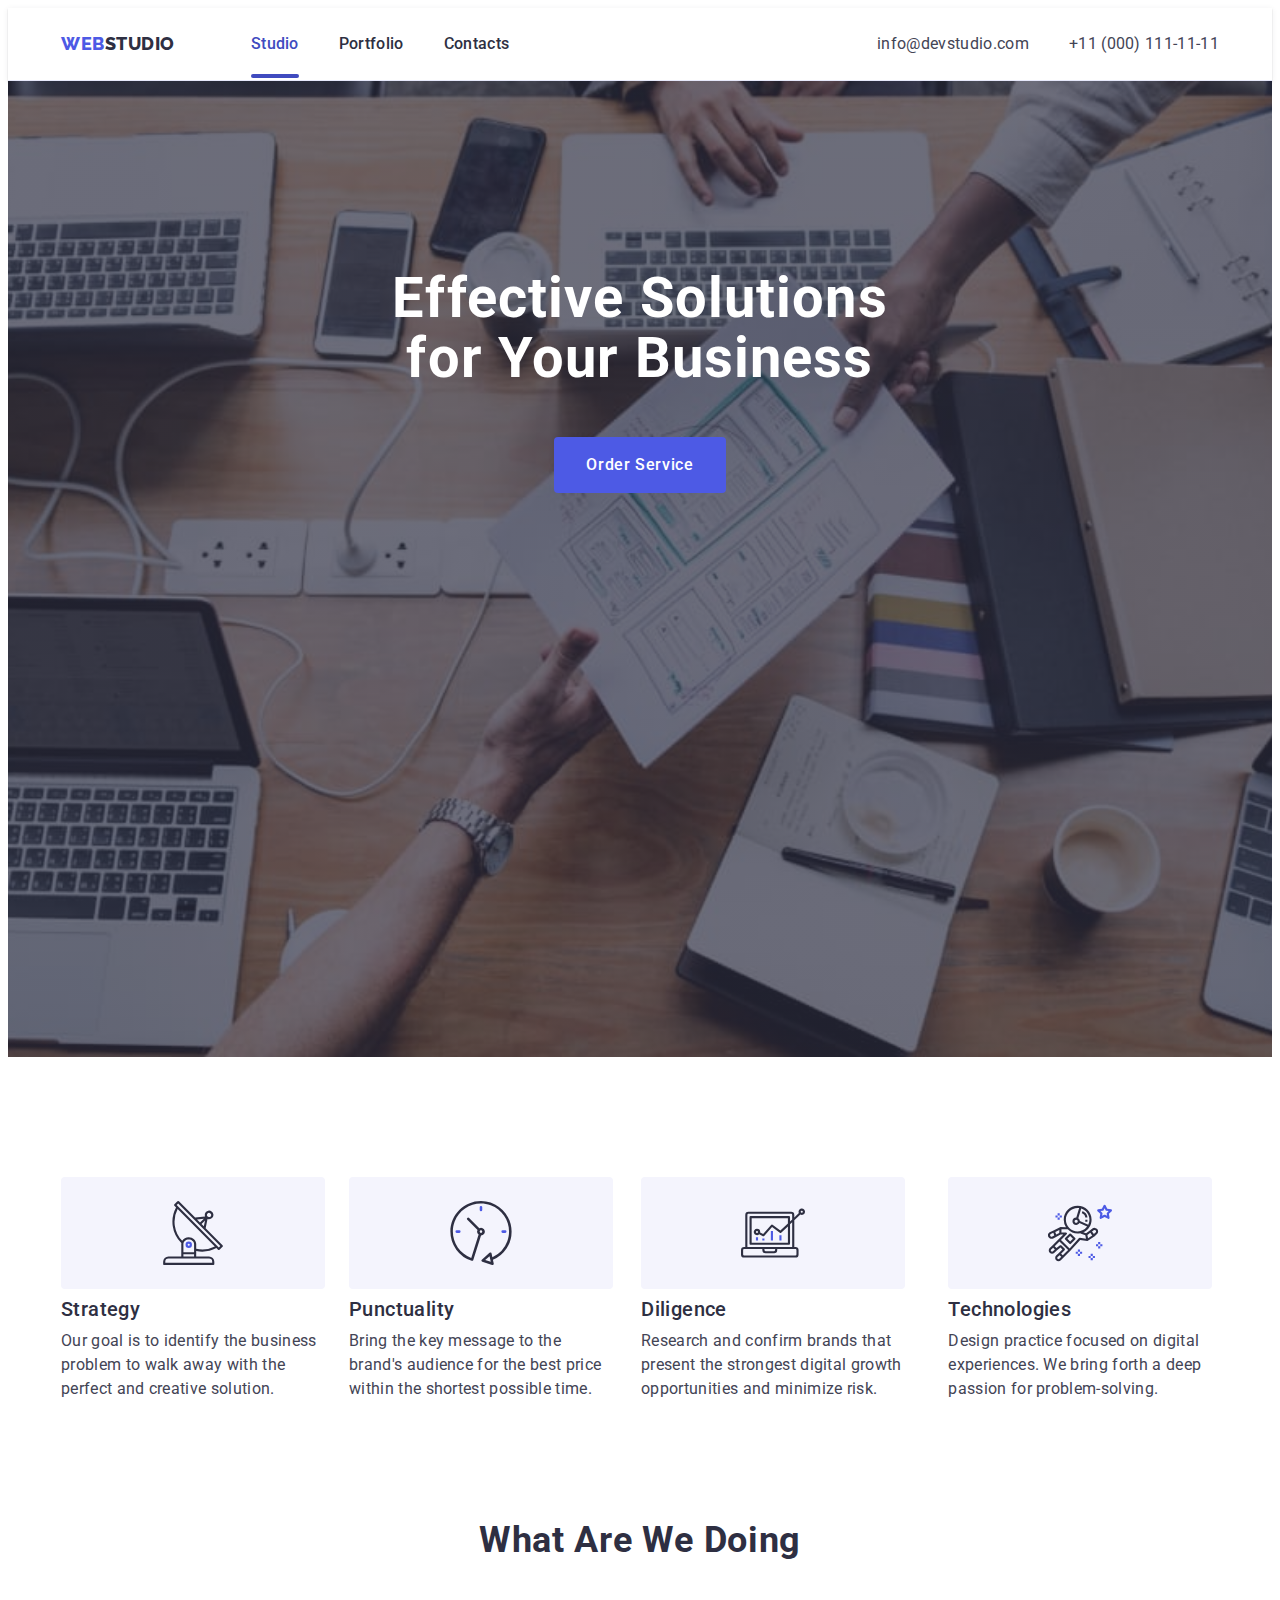
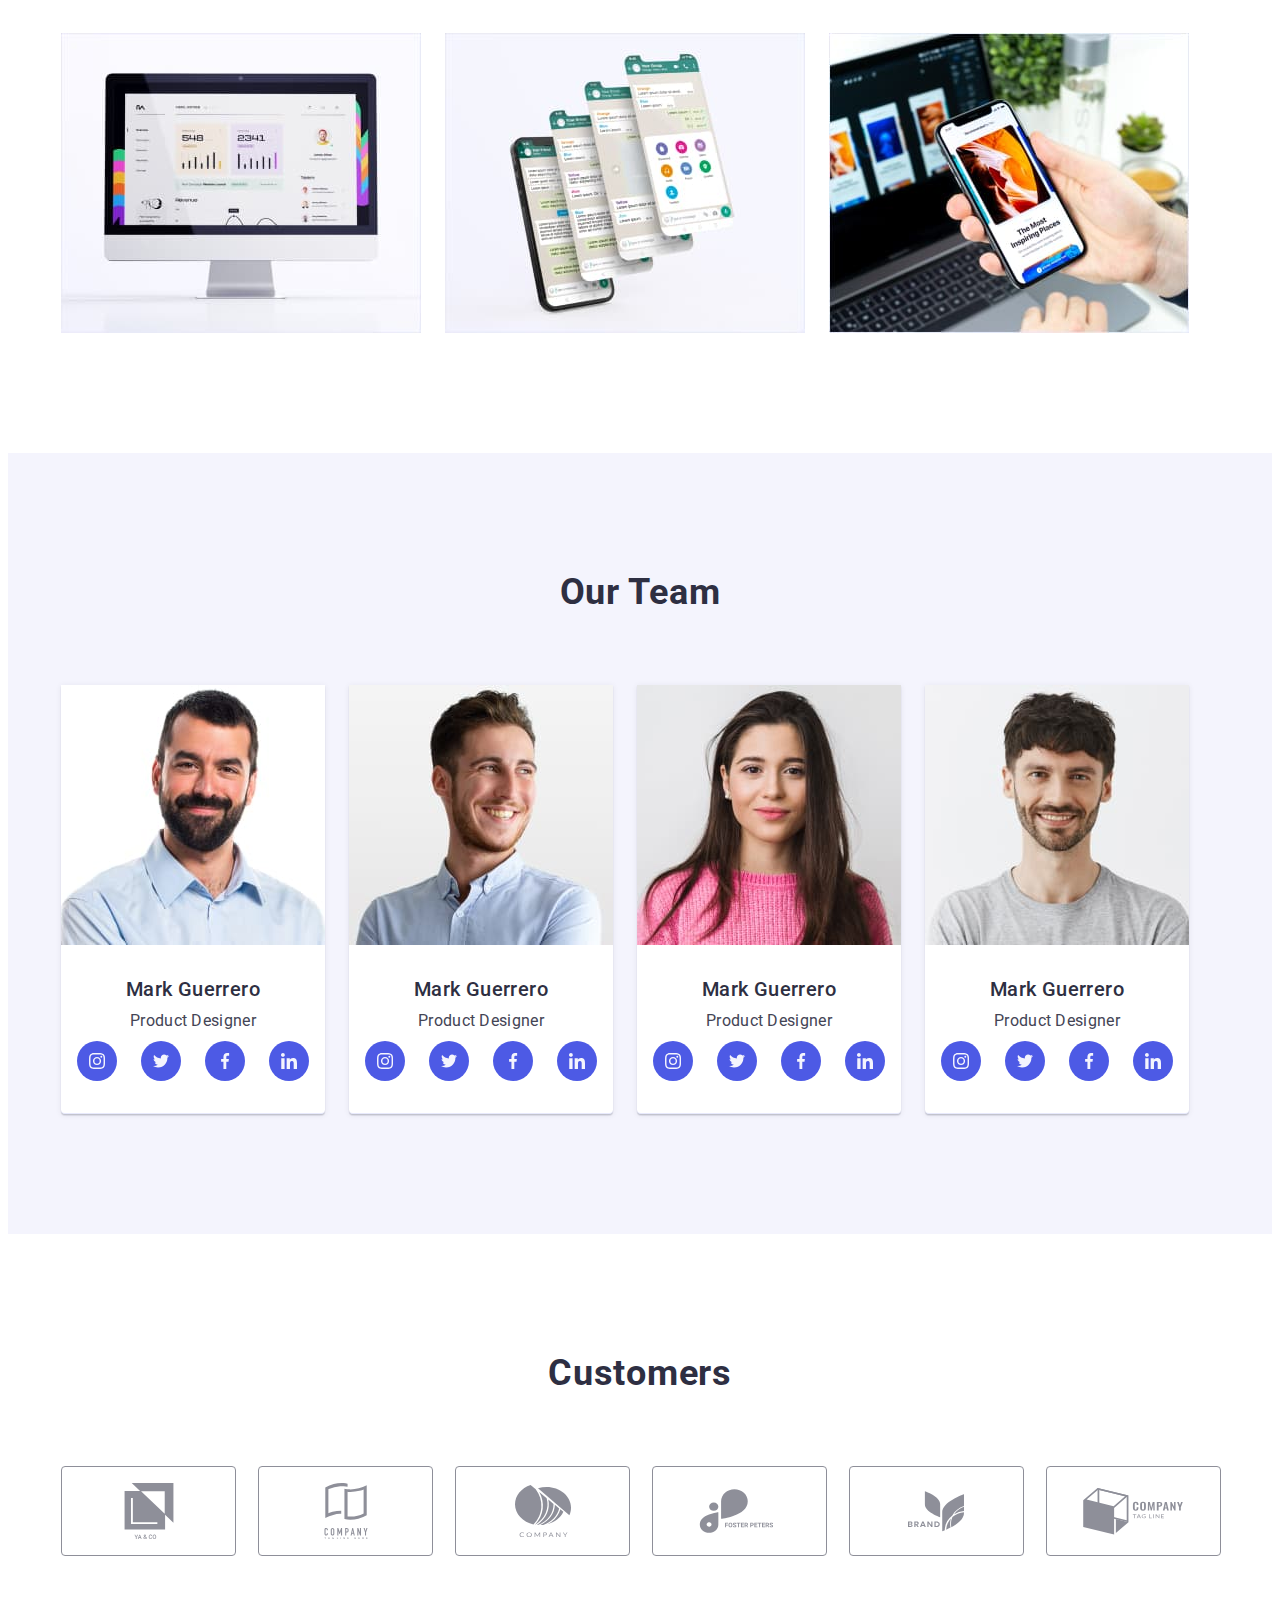
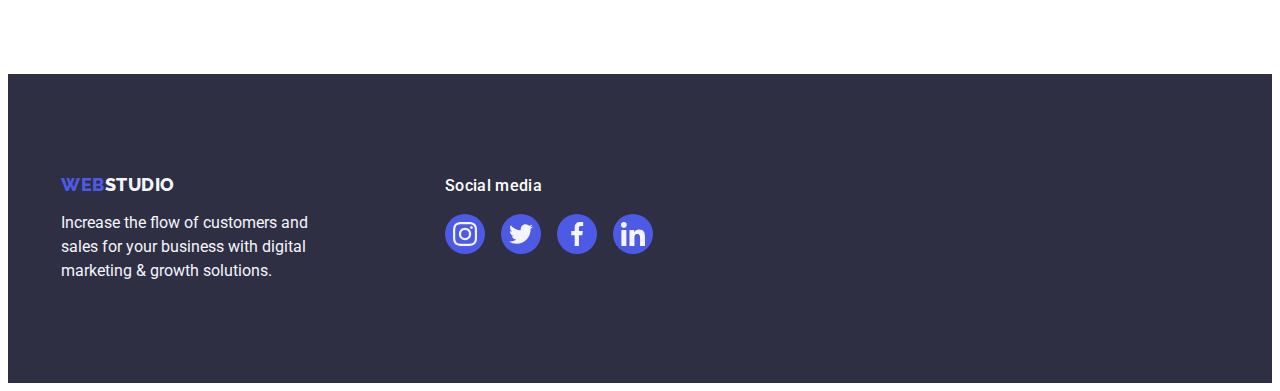
==== commit df270fb4: "fix css" ====
--- a/index.html
+++ b/index.html
@@ -63,16 +63,6 @@
             Order Service
           </button>
         </div>
-
-        <div class="backdrop is-hidden" data-modal>
-          <div class="modal">
-            <button class="close" data-modal-close type="button">
-              <svg class="close-icon" width="8" height="8">
-                <use href="./images/icons.svg#icon-close"></use>
-              </svg>
-            </button>
-          </div>
-        </div>
       </section>
       <section class="features-section">
         <div class="features-container container">
@@ -397,6 +387,16 @@
       </div>
     </footer>
 
+    <div class="backdrop is-hidden" data-modal>
+      <div class="modal">
+        <button class="close" data-modal-close type="button">
+          <svg class="close-icon" width="8" height="8">
+            <use href="./images/icons.svg#icon-close"></use>
+          </svg>
+        </button>
+      </div>
+    </div>
+
     <script src="./js/modal.js"></script>
   </body>
 </html>
--- a/css/styles.css
+++ b/css/styles.css
@@ -72,6 +72,7 @@
 
 .nav-menu-item {
   padding-top: 24px;
+  padding-bottom: 24px;
 }
 
 .nav-menu-item:not(:last-child) {
@@ -101,7 +102,6 @@
   letter-spacing: 0.02em;
   padding: 24px 0;
 
-  transition: color 250ms var(--cubic);
 }
 
 .text-nav:hover,
@@ -110,22 +110,27 @@
 }
 
 .text-nav-activ {
+  position: relative;
   color: var(--color-activ);
   font-weight: 500;
   font-size: 16px;
   line-height: 1.5;
   letter-spacing: 0.02em;
   padding: 24px 0;
+
+  transition: color 250ms var(--cubic);
 }
 
 .text-nav-activ::after {
+  position: absolute;
   display: flex;
   content: '';
+  left: 0;
+  bottom: -1px;
   width: 100%;
   height: 4px;
   background-color: var(--color-activ);
   border-radius: 2px;
-  margin-top: 24px;
 }
 
 .header-contact {
@@ -221,6 +226,423 @@
   box-shadow: 0px 4px 4px rgba(0, 0, 0, 0.15);
 }
 
+/*------Section 2 features -----------*/
+
+.features-section {
+  padding-top: 120px;
+  padding-bottom: 120px;
+}
+
+.features-list {
+  display: flex;
+  gap: 24px;
+}
+
+.features-list-item {
+  width: calc((100%-72px) / 4);
+}
+
+.features-item {
+  color: var(--secondary-color);
+  font-weight: 500;
+  font-size: 20px;
+  line-height: 1.2;
+  letter-spacing: 0.02em;
+  margin-bottom: 8px;
+}
+
+.features-text {
+  color: var(--main-color);
+  font-size: 16px;
+  line-height: 1.5;
+  letter-spacing: 0.02em;
+}
+
+.features-icon-box {
+  display: flex;
+  justify-content: center;
+  align-items: center;
+  width: 264px;
+  height: 112px;
+  background-color: var(--secondary-background-color);
+  margin-bottom: 8px;
+  border-radius: 4px;
+}
+
+/*------Section 3 What are we doing -----------*/
+
+.section-work {
+  padding-bottom: 120px;
+}
+
+.work-list {
+  display: flex;
+  gap: 24px;
+}
+
+.work-item {
+  width: calc((100%-48px) / 3);
+}
+
+.work {
+  color: var(--secondary-color);
+  text-align: center;
+  font-weight: 700;
+  font-size: 36px;
+  line-height: 1.11;
+  letter-spacing: 0.02em;
+  text-transform: capitalize;
+  margin-bottom: 72px;
+}
+
+/*------Section 4 team -----------*/
+
+.team-content {
+  background-color: var(--secondary-background-color);
+  padding-top: 120px;
+  padding-bottom: 120px;
+}
+
+.team-work {
+  color: var(--secondary-color);
+  text-align: center;
+  font-weight: 700;
+  font-size: 36px;
+  line-height: 1.11;
+  letter-spacing: 0.02em;
+  text-transform: capitalize;
+  margin-bottom: 72px;
+}
+
+.team-list {
+  display: flex;
+}
+
+.team-item {
+  background-color: var(--main-background-color);
+  border-bottom: 1px solid var(--color-border);
+  border-radius: 0px 0px 4px 4px;
+  box-shadow: 0px 1px 6px rgba(46, 47, 66, 0.08),
+    0px 1px 1px rgba(46, 47, 66, 0.16), 0px 2px 1px rgba(46, 47, 66, 0.08);
+}
+
+.team-item:not(:last-child) {
+  margin-right: 24px;
+}
+
+.team-box {
+  padding: 32px 0;
+}
+
+.team-header-item {
+  color: var(--secondary-color);
+  font-weight: 500;
+  font-size: 20px;
+  line-height: 1.2;
+  letter-spacing: 0.02em;
+  margin-bottom: 8px;
+  text-align: center;
+}
+
+.team-text {
+  color: var(--main-color);
+  font-size: 16px;
+  line-height: 1.5;
+  letter-spacing: 0.02em;
+  text-align: center;
+  margin-bottom: 8px;
+}
+
+.team-social-icon {
+  fill: var(--secondary-background-color);
+}
+
+.team-social-link {
+  width: 100%;
+  height: 100%;
+  background-color: var(--color-brand);
+  border-radius: 50%;
+  display: flex;
+  justify-content: center;
+  align-items: center;
+
+  transition: background-color 250ms var(--cubic);
+}
+
+.team-social-link:hover,
+.team-social-link:focus {
+  background-color: var(--color-activ);
+}
+
+.team-social-item {
+  width: 40px;
+  height: 40px;
+}
+
+.team-social-list {
+  display: flex;
+  justify-content: center;
+  gap: 24px;
+}
+
+/*------ customers -----------*/
+
+.section-customers {
+  padding-top: 120px;
+  padding-bottom: 120px;
+}
+
+.customers {
+  color: var(--secondary-color);
+  text-align: center;
+  font-weight: 700;
+  font-size: 36px;
+  line-height: 1.11;
+  letter-spacing: 0.02em;
+  margin-bottom: 72px;
+}
+
+.customers-list {
+  display: flex;
+  justify-content: center;
+  gap: 24px;
+}
+
+.customers-item {
+  width: calc((100% - 120px) / 6);
+  height: 88px;
+}
+
+.customers-link {
+  display: flex;
+  justify-content: center;
+  align-items: center;
+  color: #8e8f99;
+  width: 100%;
+  height: 100%;
+  border: 1px solid #8e8f99;
+  border-radius: 4px;
+
+  transition: border-color 250ms var(--cubic), color 250ms var(--cubic);
+}
+
+.customers-link:hover,
+.customers-link:focus {
+  border-color: var(--color-activ);
+  color: var(--color-activ);
+}
+
+.customers-icon {
+  fill: currentColor;
+}
+
+/*------portfolio -----------*/
+
+.section-portfolio {
+  padding-top: 96px;
+  padding-bottom: 120px;
+}
+
+.portfolio-filter {
+  display: flex;
+  justify-content: center;
+  gap: 24px;
+  margin-bottom: 72px;
+}
+
+.filter-button {
+  font-family: 'Roboto', sans-serif;
+  font-weight: 500;
+  font-size: 16px;
+  line-height: 1.5;
+  letter-spacing: 0.04em;
+  color: var(--color-brand);
+  background-color: var(--secondary-background-color);
+  border: 1px solid var(--color-border);
+  border-radius: 4px;
+  padding: 12px 24px;
+  cursor: pointer;
+
+  transition: color 250ms var(--cubic), background-color 250ms var(--cubic),
+    box-shadow 250ms var(--cubic), border 250ms var(--cubic);
+}
+
+.filter-button:hover,
+.filter-button:focus {
+  color: var(--main-background-color);
+  background-color: var(--color-activ);
+  box-shadow: 0px 3px 1px rgba(0, 0, 0, 0.1), 0px 2px 1px rgba(0, 0, 0, 0.08),
+    0px 2px 2px rgba(0, 0, 0, 0.12);
+  border: 1px solid transparent;
+}
+
+.card-list {
+  display: flex;
+  flex-wrap: wrap;
+  column-gap: 24px;
+  row-gap: 48px;
+}
+
+.portfolio-card {
+  display: block;
+  font-weight: 500;
+  font-size: 20px;
+  line-height: 1.2;
+
+  transition: box-shadow 250ms var(--cubic);
+}
+
+.portfolio-card:hover,
+.portfolio-card:focus {
+  box-shadow: 0px 1px 6px rgba(46, 47, 66, 0.08),
+    0px 1px 1px rgba(46, 47, 66, 0.16), 0px 2px 1px rgba(46, 47, 66, 0.08);
+}
+
+.portfolio-card-item {
+  padding: 32px 16px;
+  border: 1px solid var(--color-border);
+  border-top: none;
+}
+
+.portfolio-header {
+  color: var(--secondary-color);
+  font-weight: 500;
+  font-size: 20px;
+  line-height: 1.2;
+  letter-spacing: 0.02em;
+  margin-bottom: 8px;
+}
+
+.portfolio-card-text {
+  color: var(--main-color);
+  font-size: 16px;
+  line-height: 1.5;
+  letter-spacing: 0.02em;
+}
+
+.box {
+  position: relative;
+  width: 360px;
+  overflow: hidden;
+}
+
+.overlay {
+  position: absolute;
+  width: 100%;
+  height: 100%;
+  top: 0;
+  left: 0;
+
+  background-color: var(--color-brand);
+  transform: translatey(100%);
+
+  transition: transform 250ms var(--cubic);
+}
+
+.portfolio-card:hover .overlay {
+  transform: translatey(0);
+}
+
+.overlay-text {
+  font-weight: 400;
+  font-size: 16px;
+  line-height: 1.5;
+
+  letter-spacing: 0.02em;
+
+  color: var(--secondary-background-color);
+
+  padding: 40px 32px 0 32px;
+}
+
+/* ------------------------------------------------------------------------------------ */
+
+/*------ footer -----------*/
+
+.footer-content {
+  background-color: var(--secondary-color);
+  padding-top: 100px;
+  padding-bottom: 100px;
+}
+
+.footer-container {
+  display: flex;
+  align-items: baseline;
+}
+
+.footer-logo {
+  color: var(--color-brand);
+  text-transform: uppercase;
+  font-family: 'Raleway', sans-serif;
+  font-weight: 800;
+  font-size: 18px;
+  line-height: 1.17;
+  letter-spacing: 0.03em;
+}
+
+.footer-logo {
+  display: inline-block;
+  margin-bottom: 16px;
+}
+
+.footer-logo-word {
+  color: var(--secondary-background-color);
+}
+
+.footer-text {
+  color: var(--secondary-background-color);
+  font-weight: 400;
+  font-size: 16px;
+  line-height: 1.5;
+  width: 264px;
+}
+
+.footer-social-item {
+  width: 40px;
+  height: 40px;
+}
+.footer-social-link {
+  display: flex;
+  width: 100%;
+  height: 100%;
+  background-color: var(--color-brand);
+  border-radius: 50%;
+  justify-content: center;
+  align-items: center;
+
+  transition: background-color 250ms var(--cubic);
+}
+
+.footer-social-link:hover,
+.footer-social-link:focus {
+  background-color: #31d0aa;
+}
+
+.footer-social-icon {
+  fill: var(--secondary-background-color);
+}
+
+.footer-social-list {
+  display: flex;
+  justify-content: center;
+  gap: 16px;
+}
+
+.footer-social {
+  font-weight: 500;
+  font-size: 16px;
+  line-height: 1.5;
+  letter-spacing: 0.02em;
+  color: var(--main-background-color);
+  margin-bottom: 16px;
+}
+
+.footer-container-logo {
+  margin-right: 120px;
+}
+
+
+
 /* -----------modal----------------- */
 
 .backdrop {
@@ -263,419 +685,4 @@
 
 .close-icon {
   fill: var(--secondary-color);
-}
-
-/*------Section 2 features -----------*/
-
-.features-section {
-  padding-top: 120px;
-  padding-bottom: 120px;
-}
-
-.features-list {
-  display: flex;
-  gap: 24px;
-}
-
-.features-list-item {
-  width: calc((100%-72px) / 4);
-}
-
-.features-item {
-  color: var(--secondary-color);
-  font-weight: 500;
-  font-size: 20px;
-  line-height: 1.2;
-  letter-spacing: 0.02em;
-  margin-bottom: 8px;
-}
-
-.features-text {
-  color: var(--main-color);
-  font-size: 16px;
-  line-height: 1.5;
-  letter-spacing: 0.02em;
-}
-
-.features-icon-box {
-  display: flex;
-  justify-content: center;
-  align-items: center;
-  width: 264px;
-  height: 112px;
-  background-color: var(--secondary-background-color);
-  margin-bottom: 8px;
-  border-radius: 4px;
-}
-
-/*------Section 3 What are we doing -----------*/
-
-.section-work {
-  padding-bottom: 120px;
-}
-
-.work-list {
-  display: flex;
-  gap: 24px;
-}
-
-.work-item {
-  width: calc((100%-48px) / 3);
-}
-
-.work {
-  color: var(--secondary-color);
-  text-align: center;
-  font-weight: 700;
-  font-size: 36px;
-  line-height: 1.11;
-  letter-spacing: 0.02em;
-  text-transform: capitalize;
-  margin-bottom: 72px;
-}
-
-/*------Section 4 team -----------*/
-
-.team-content {
-  background-color: var(--secondary-background-color);
-  padding-top: 120px;
-  padding-bottom: 120px;
-}
-
-.team-work {
-  color: var(--secondary-color);
-  text-align: center;
-  font-weight: 700;
-  font-size: 36px;
-  line-height: 1.11;
-  letter-spacing: 0.02em;
-  text-transform: capitalize;
-  margin-bottom: 72px;
-}
-
-.team-list {
-  display: flex;
-}
-
-.team-item {
-  background-color: var(--main-background-color);
-  border-bottom: 1px solid var(--color-border);
-  border-radius: 0px 0px 4px 4px;
-  box-shadow: 0px 1px 6px rgba(46, 47, 66, 0.08),
-    0px 1px 1px rgba(46, 47, 66, 0.16), 0px 2px 1px rgba(46, 47, 66, 0.08);
-}
-
-.team-item:not(:last-child) {
-  margin-right: 24px;
-}
-
-.team-box {
-  padding: 32px 0;
-}
-
-.team-header-item {
-  color: var(--secondary-color);
-  font-weight: 500;
-  font-size: 20px;
-  line-height: 1.2;
-  letter-spacing: 0.02em;
-  margin-bottom: 8px;
-  text-align: center;
-}
-
-.team-text {
-  color: var(--main-color);
-  font-size: 16px;
-  line-height: 1.5;
-  letter-spacing: 0.02em;
-  text-align: center;
-  margin-bottom: 8px;
-}
-
-.team-social-icon {
-  fill: var(--secondary-background-color);
-}
-
-.team-social-link {
-  width: 100%;
-  height: 100%;
-  background-color: var(--color-brand);
-  border-radius: 50%;
-  display: flex;
-  justify-content: center;
-  align-items: center;
-
-  transition: background-color 250ms var(--cubic);
-}
-
-.team-social-link:hover,
-.team-social-link:focus {
-  background-color: var(--color-activ);
-}
-
-.team-social-item {
-  width: 40px;
-  height: 40px;
-}
-
-.team-social-list {
-  display: flex;
-  justify-content: center;
-  gap: 24px;
-}
-
-/*------ customers -----------*/
-
-.section-customers {
-  padding-top: 120px;
-  padding-bottom: 120px;
-}
-
-.customers {
-  color: var(--secondary-color);
-  text-align: center;
-  font-weight: 700;
-  font-size: 36px;
-  line-height: 1.11;
-  letter-spacing: 0.02em;
-  margin-bottom: 72px;
-}
-
-.customers-list {
-  display: flex;
-  justify-content: center;
-  gap: 24px;
-}
-
-.customers-item {
-  width: calc((100% - 120px) / 6);
-  height: 88px;
-}
-
-.customers-link {
-  display: flex;
-  justify-content: center;
-  align-items: center;
-  color: #8e8f99;
-  width: 100%;
-  height: 100%;
-  border: 1px solid #8e8f99;
-  border-radius: 4px;
-
-  transition: border-color 250ms var(--cubic), color 250ms var(--cubic);
-}
-
-.customers-link:hover,
-.customers-link:focus {
-  border-color: var(--color-activ);
-  color: var(--color-activ);
-}
-
-.customers-icon {
-  fill: currentColor;
-}
-
-/*------portfolio -----------*/
-
-.section-portfolio {
-  padding-top: 96px;
-  padding-bottom: 120px;
-}
-
-.portfolio-filter {
-  display: flex;
-  justify-content: center;
-  gap: 24px;
-  margin-bottom: 72px;
-}
-
-.filter-button {
-  font-family: 'Roboto', sans-serif;
-  font-weight: 500;
-  font-size: 16px;
-  line-height: 1.5;
-  letter-spacing: 0.04em;
-  color: var(--color-brand);
-  background-color: var(--secondary-background-color);
-  border: 1px solid var(--color-border);
-  border-radius: 4px;
-  padding: 12px 24px;
-  cursor: pointer;
-
-  transition: color 250ms var(--cubic), background-color 250ms var(--cubic),
-    box-shadow 250ms var(--cubic), border 250ms var(--cubic);
-}
-
-.filter-button:hover,
-.filter-button:focus {
-  color: var(--main-background-color);
-  background-color: var(--color-activ);
-  box-shadow: 0px 3px 1px rgba(0, 0, 0, 0.1), 0px 2px 1px rgba(0, 0, 0, 0.08),
-    0px 2px 2px rgba(0, 0, 0, 0.12);
-  border: 1px solid transparent;
-}
-
-.card-list {
-  display: flex;
-  flex-wrap: wrap;
-  column-gap: 24px;
-  row-gap: 48px;
-}
-
-.portfolio-card {
-  display: block;
-  font-weight: 500;
-  font-size: 20px;
-  line-height: 1.2;
-
-  transition: box-shadow 250ms var(--cubic);
-}
-
-.portfolio-card:hover,
-.portfolio-card:focus {
-  box-shadow: 0px 1px 6px rgba(46, 47, 66, 0.08),
-    0px 1px 1px rgba(46, 47, 66, 0.16), 0px 2px 1px rgba(46, 47, 66, 0.08);
-}
-
-.portfolio-card-item {
-  padding: 32px 16px;
-  border: 1px solid var(--color-border);
-  border-top: none;
-}
-
-.portfolio-header {
-  color: var(--secondary-color);
-  font-weight: 500;
-  font-size: 20px;
-  line-height: 1.2;
-  letter-spacing: 0.02em;
-  margin-bottom: 8px;
-}
-
-.portfolio-card-text {
-  color: var(--main-color);
-  font-size: 16px;
-  line-height: 1.5;
-  letter-spacing: 0.02em;
-}
-
-.box {
-  position: relative;
-  width: 360px;
-  overflow: hidden;
-}
-
-.overlay {
-  position: absolute;
-  width: 100%;
-  height: 100%;
-  top: 0;
-  left: 0;
-
-  background-color: var(--color-brand);
-  transform: translatey(100%);
-
-  transition: transform 250ms var(--cubic);
-}
-
-.portfolio-card:hover .overlay {
-  transform: translatey(0);
-}
-
-.overlay-text {
-  font-weight: 400;
-  font-size: 16px;
-  line-height: 1.5;
-
-  letter-spacing: 0.02em;
-
-  color: var(--secondary-background-color);
-
-  padding: 40px 32px 0 32px;
-}
-
-/* ------------------------------------------------------------------------------------ */
-
-/*------ footer -----------*/
-
-.footer-content {
-  background-color: var(--secondary-color);
-  padding-top: 100px;
-  padding-bottom: 100px;
-}
-
-.footer-container {
-  display: flex;
-  align-items: baseline;
-}
-
-.footer-logo {
-  color: var(--color-brand);
-  text-transform: uppercase;
-  font-family: 'Raleway', sans-serif;
-  font-weight: 800;
-  font-size: 18px;
-  line-height: 1.17;
-  letter-spacing: 0.03em;
-}
-
-.footer-logo {
-  display: inline-block;
-  margin-bottom: 16px;
-}
-
-.footer-logo-word {
-  color: var(--secondary-background-color);
-}
-
-.footer-text {
-  color: var(--secondary-background-color);
-  font-weight: 400;
-  font-size: 16px;
-  line-height: 1.5;
-  width: 264px;
-}
-
-.footer-social-item {
-  width: 40px;
-  height: 40px;
-}
-.footer-social-link {
-  display: flex;
-  width: 100%;
-  height: 100%;
-  background-color: var(--color-brand);
-  border-radius: 50%;
-  justify-content: center;
-  align-items: center;
-
-  transition: background-color 250ms var(--cubic);
-}
-
-.footer-social-link:hover,
-.footer-social-link:focus {
-  background-color: #31d0aa;
-}
-
-.footer-social-icon {
-  fill: var(--secondary-background-color);
-}
-
-.footer-social-list {
-  display: flex;
-  justify-content: center;
-  gap: 16px;
-}
-
-.footer-social {
-  font-weight: 500;
-  font-size: 16px;
-  line-height: 1.5;
-  letter-spacing: 0.02em;
-  color: var(--main-background-color);
-  margin-bottom: 16px;
-}
-
-.footer-container-logo {
-  margin-right: 120px;
-}
+}